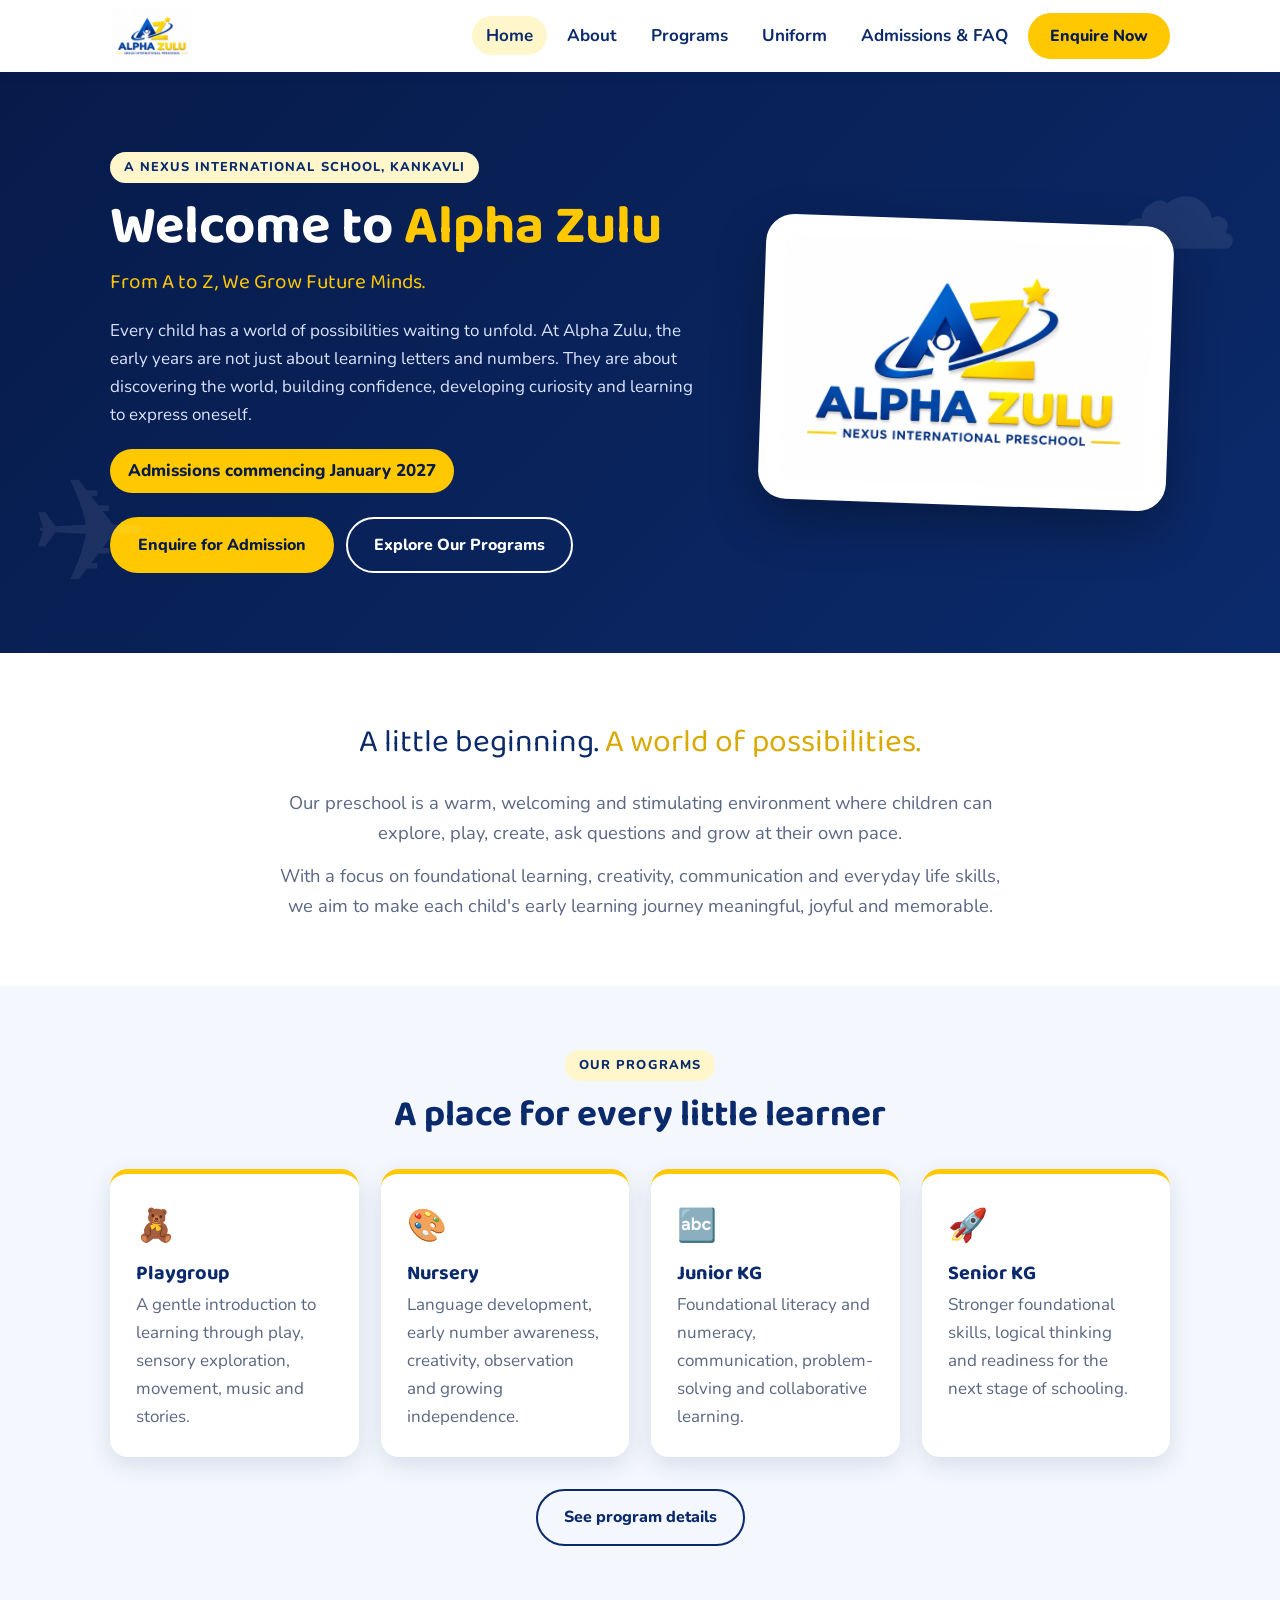
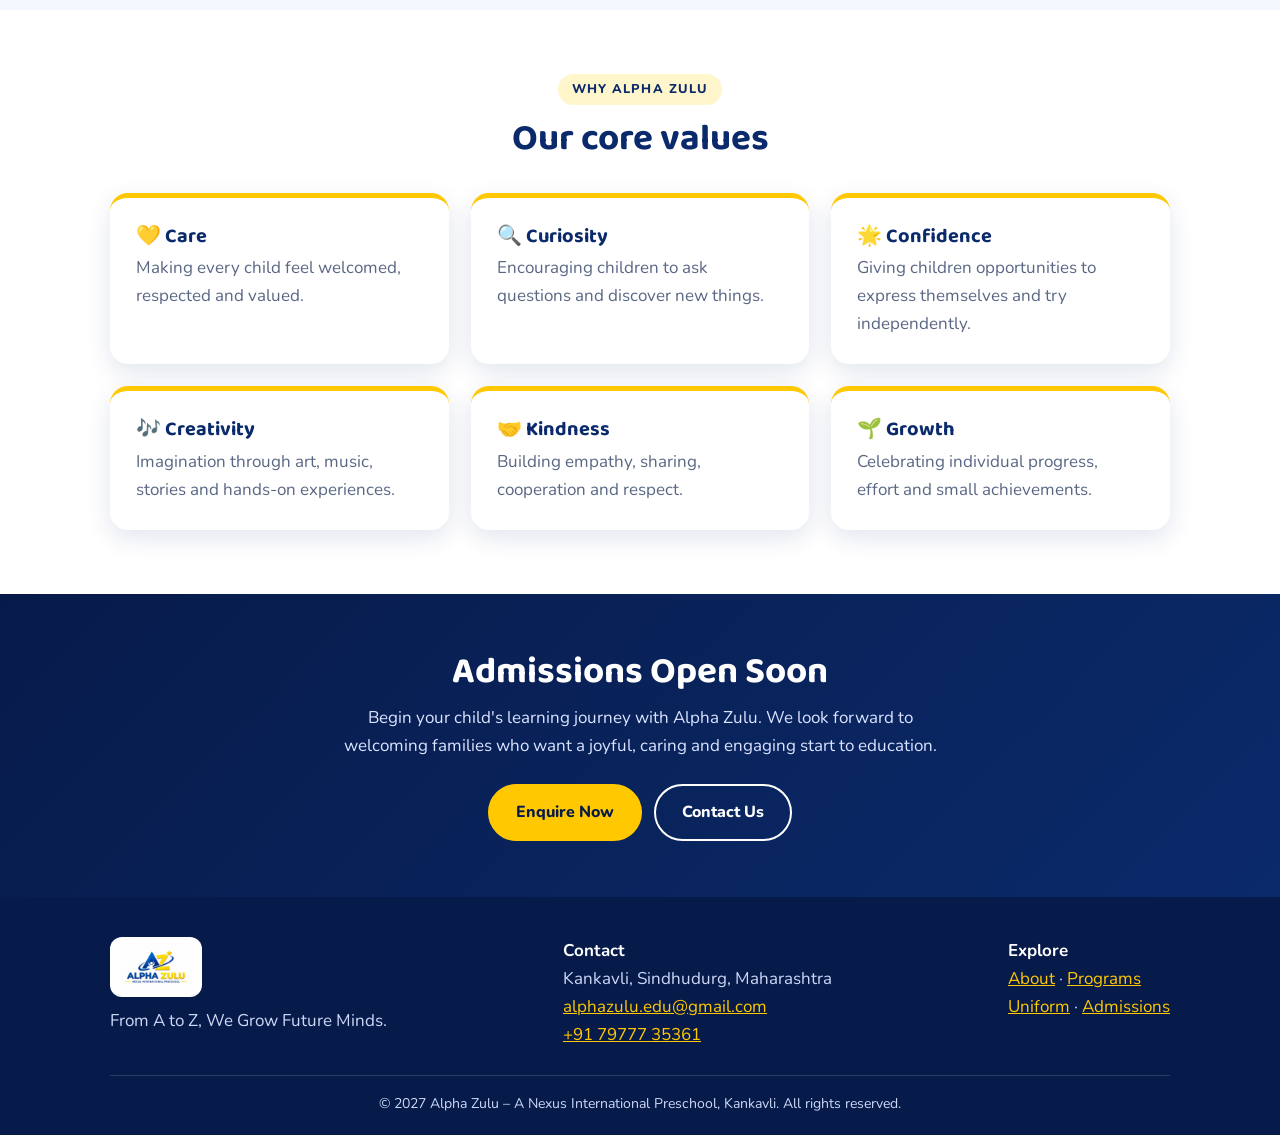
==== index.html @ 04980e69 "Add Alpha Zulu preschool website" ====
<!DOCTYPE html>
<html lang="en">
<head>
<meta charset="UTF-8">
<meta name="viewport" content="width=device-width,initial-scale=1">
<title>Alpha Zulu | A Nexus International Preschool, Kankavli</title>
<meta name="description" content="Alpha Zulu, a Nexus International Preschool in Kankavli, Sindhudurg. From A to Z, We Grow Future Minds. Admissions commencing January 2027.">
<link rel="icon" href="assets/logo.jpg">
<link href="https://fonts.googleapis.com/css2?family=Baloo+2:wght@600;700&family=Nunito:wght@400;600;700;800&display=swap" rel="stylesheet">
<link rel="stylesheet" href="style.css">
</head>
<body>
<header><div class="nav">
  <a href="index.html"><img src="assets/logo.jpg" alt="Alpha Zulu logo"></a>
  <button class="menu-btn" aria-label="Menu">☰</button>
  <ul>
    <li><a class="link active" href="index.html">Home</a></li>
    <li><a class="link" href="about.html">About</a></li>
    <li><a class="link" href="programs.html">Programs</a></li>
    <li><a class="link" href="uniform.html">Uniform</a></li>
    <li><a class="link" href="admissions.html">Admissions &amp; FAQ</a></li>
    <li><a class="btn primary" href="admissions.html#enquire" style="padding:8px 20px">Enquire Now</a></li>
  </ul>
</div></header>

<section class="hero">
  <div class="cloud" style="top:10px;right:40px">☁</div><div class="cloud" style="bottom:0;left:30px">✈</div>
  <div class="wrap hero-grid">
    <div>
      <span class="eyebrow">A Nexus International School, Kankavli</span>
      <h1>Welcome to <span>Alpha Zulu</span></h1>
      <p class="tag">From A to Z, We Grow Future Minds.</p>
      <p>Every child has a world of possibilities waiting to unfold. At Alpha Zulu, the early years are not just about learning letters and numbers. They are about discovering the world, building confidence, developing curiosity and learning to express oneself.</p>
      <span class="badge">Admissions commencing January 2027</span>
      <div class="btn-row">
        <a class="btn primary" href="admissions.html#enquire">Enquire for Admission</a>
        <a class="btn ghost" style="color:#fff;border-color:#fff" href="programs.html">Explore Our Programs</a>
      </div>
    </div>
    <div class="logo-card"><img src="assets/logo.jpg" alt="Alpha Zulu Nexus International Preschool logo"></div>
  </div>
</section>

<section>
  <div class="wrap center">
    <p class="quote">A little beginning. <span>A world of possibilities.</span></p>
    <p class="lead" style="margin-top:18px">Our preschool is a warm, welcoming and stimulating environment where children can explore, play, create, ask questions and grow at their own pace.</p>
    <p class="lead" style="margin-top:12px">With a focus on foundational learning, creativity, communication and everyday life skills, we aim to make each child's early learning journey meaningful, joyful and memorable.</p>
  </div>
</section>

<section class="alt">
  <div class="wrap">
    <div class="center"><span class="eyebrow">Our Programs</span><h2>A place for every little learner</h2></div>
    <div class="grid g4">
      <div class="card"><div class="icon">🧸</div><h3>Playgroup</h3><p>A gentle introduction to learning through play, sensory exploration, movement, music and stories.</p></div>
      <div class="card"><div class="icon">🎨</div><h3>Nursery</h3><p>Language development, early number awareness, creativity, observation and growing independence.</p></div>
      <div class="card"><div class="icon">🔤</div><h3>Junior KG</h3><p>Foundational literacy and numeracy, communication, problem-solving and collaborative learning.</p></div>
      <div class="card"><div class="icon">🚀</div><h3>Senior KG</h3><p>Stronger foundational skills, logical thinking and readiness for the next stage of schooling.</p></div>
    </div>
    <div class="center" style="margin-top:32px"><a class="btn ghost" href="programs.html">See program details</a></div>
  </div>
</section>

<section>
  <div class="wrap">
    <div class="center"><span class="eyebrow">Why Alpha Zulu</span><h2>Our core values</h2></div>
    <div class="grid g3">
      <div class="card"><h3>💛 Care</h3><p>Making every child feel welcomed, respected and valued.</p></div>
      <div class="card"><h3>🔍 Curiosity</h3><p>Encouraging children to ask questions and discover new things.</p></div>
      <div class="card"><h3>🌟 Confidence</h3><p>Giving children opportunities to express themselves and try independently.</p></div>
      <div class="card"><h3>🎶 Creativity</h3><p>Imagination through art, music, stories and hands-on experiences.</p></div>
      <div class="card"><h3>🤝 Kindness</h3><p>Building empathy, sharing, cooperation and respect.</p></div>
      <div class="card"><h3>🌱 Growth</h3><p>Celebrating individual progress, effort and small achievements.</p></div>
    </div>
  </div>
</section>

<section class="hero page-hero center">
  <div class="wrap">
    <h2>Admissions Open Soon</h2>
    <p style="margin:10px auto">Begin your child's learning journey with Alpha Zulu. We look forward to welcoming families who want a joyful, caring and engaging start to education.</p>
    <div class="btn-row" style="justify-content:center">
      <a class="btn primary" href="admissions.html#enquire">Enquire Now</a>
      <a class="btn ghost" style="color:#fff;border-color:#fff" href="admissions.html#contact">Contact Us</a>
    </div>
  </div>
</section>

<footer><div class="wrap">
  <div class="foot">
    <div><img class="logo" src="assets/logo.jpg" alt="Alpha Zulu"><p style="margin-top:10px">From A to Z, We Grow Future Minds.</p></div>
    <div><b style="color:#fff">Contact</b><br>Kankavli, Sindhudurg, Maharashtra<br><a href="mailto:alphazulu.edu@gmail.com">alphazulu.edu@gmail.com</a><br><a href="tel:+917977735361">+91 79777 35361</a></div>
    <div><b style="color:#fff">Explore</b><br><a href="about.html">About</a> · <a href="programs.html">Programs</a><br><a href="uniform.html">Uniform</a> · <a href="admissions.html">Admissions</a></div>
  </div>
  <p class="copy">© 2027 Alpha Zulu – A Nexus International Preschool, Kankavli. All rights reserved.</p>
</div></footer>
<script src="script.js"></script>
</body>
</html>
---- style.css ----
:root{
  --navy:#0b2a6b; --navy-dark:#071b4a; --yellow:#ffc800; --yellow-soft:#fff6cc;
  --white:#fff; --cloud:#f4f7fd; --text:#1d2740; --muted:#5a6784;
  --radius:18px; --shadow:0 8px 24px rgba(11,42,107,.12);
}
*{box-sizing:border-box;margin:0;padding:0}
html{scroll-behavior:smooth}
body{font-family:'Nunito',system-ui,-apple-system,Segoe UI,sans-serif;color:var(--text);background:#fff;line-height:1.65;font-size:17px}
h1,h2,h3{font-family:'Baloo 2','Nunito',sans-serif;color:var(--navy);line-height:1.2}
h1{font-size:clamp(2.1rem,5vw,3.4rem)} h2{font-size:clamp(1.7rem,3.5vw,2.3rem);margin-bottom:.6rem} h3{font-size:1.25rem;margin-bottom:.4rem}
img{max-width:100%;display:block}
a{color:var(--navy)}
.wrap{max-width:1100px;margin:0 auto;padding:0 20px}
section{padding:64px 0}
.alt{background:var(--cloud)}
.eyebrow{display:inline-block;background:var(--yellow-soft);color:var(--navy);font-weight:800;font-size:.8rem;letter-spacing:.08em;text-transform:uppercase;padding:5px 14px;border-radius:99px;margin-bottom:12px}
.center{text-align:center}
.lead{font-size:1.15rem;color:var(--muted);max-width:720px}
.center .lead{margin:0 auto}

/* header */
header{position:sticky;top:0;z-index:50;background:#fff;box-shadow:0 2px 12px rgba(11,42,107,.08)}
.nav{display:flex;align-items:center;justify-content:space-between;padding:8px 20px;max-width:1100px;margin:0 auto}
.nav img{height:56px;width:auto}
.nav ul{display:flex;gap:6px;list-style:none;align-items:center}
.nav a.link{text-decoration:none;font-weight:700;padding:8px 14px;border-radius:99px;color:var(--navy)}
.nav a.link:hover,.nav a.link.active{background:var(--yellow-soft)}
.menu-btn{display:none;background:none;border:0;font-size:1.8rem;color:var(--navy);cursor:pointer}

/* buttons */
.btn{display:inline-block;text-decoration:none;font-weight:800;padding:13px 26px;border-radius:99px;border:2px solid var(--navy);transition:.2s;cursor:pointer;font-size:1rem;font-family:inherit}
.btn.primary{background:var(--yellow);border-color:var(--yellow);color:var(--navy-dark)}
.btn.primary:hover{background:#ffd633;transform:translateY(-2px)}
.btn.ghost{background:transparent;color:var(--navy)}
.btn.ghost:hover{background:var(--navy);color:#fff}
.btn-row{display:flex;gap:12px;flex-wrap:wrap;margin-top:24px}

/* hero */
.hero{background:linear-gradient(135deg,var(--navy-dark),var(--navy));color:#fff;position:relative;overflow:hidden;padding:80px 0}
.hero h1,.hero h2{color:#fff}
.hero h1 span{color:var(--yellow)}
.hero .tag{color:var(--yellow);font-family:'Baloo 2',sans-serif;font-size:1.3rem;margin:6px 0 16px}
.hero p{max-width:600px;color:#dbe4ff}
.hero-grid{display:grid;grid-template-columns:1.2fr .8fr;gap:40px;align-items:center}
.logo-card{background:#fff;border-radius:28px;padding:20px;box-shadow:0 20px 50px rgba(0,0,0,.3);transform:rotate(2deg)}
.badge{display:inline-block;background:var(--yellow);color:var(--navy-dark);font-weight:800;padding:8px 18px;border-radius:99px;margin-top:20px}
.cloud{position:absolute;opacity:.08;font-size:9rem;user-select:none}
.page-hero{padding:56px 0}

/* cards */
.grid{display:grid;gap:22px;margin-top:32px}
.g2{grid-template-columns:repeat(2,1fr)} .g3{grid-template-columns:repeat(3,1fr)} .g4{grid-template-columns:repeat(4,1fr)}
.card{background:#fff;border-radius:var(--radius);padding:26px;box-shadow:var(--shadow);border-top:5px solid var(--yellow)}
.card .icon{font-size:2rem;margin-bottom:8px}
.card p{color:var(--muted)}
.card.navy{background:var(--navy);border-top-color:var(--yellow)} .card.navy h3{color:var(--yellow)} .card.navy p{color:#dbe4ff}
.prog .age{display:inline-block;font-size:.8rem;font-weight:800;background:var(--yellow-soft);padding:3px 12px;border-radius:99px;margin-bottom:10px}
.note{font-size:.92rem;color:var(--muted);margin-top:20px;font-style:italic}
.quote{font-family:'Baloo 2',sans-serif;font-size:clamp(1.4rem,3vw,2rem);color:var(--navy);text-align:center}
.quote span{color:#d9a900}

/* two col */
.two{display:grid;grid-template-columns:1fr 1fr;gap:44px;align-items:center}
.founder-photo{aspect-ratio:4/5;background:repeating-linear-gradient(45deg,#eaf0fb,#eaf0fb 12px,#f4f7fd 12px,#f4f7fd 24px);border:3px dashed var(--navy);border-radius:var(--radius);display:flex;align-items:center;justify-content:center;text-align:center;color:var(--navy);font-weight:700;padding:20px}
.founder-img{width:100%;max-width:300px;margin:0 auto;border-radius:var(--radius);box-shadow:var(--shadow);border:4px solid var(--yellow)}
.ph{background:var(--yellow-soft);padding:1px 8px;border-radius:6px}

/* uniform */
.uniform-img{border-radius:var(--radius);box-shadow:var(--shadow);cursor:zoom-in;width:100%}
.swatches{display:flex;gap:18px;flex-wrap:wrap;margin-top:18px}
.sw{display:flex;align-items:center;gap:10px;font-weight:700}
.sw i{width:34px;height:34px;border-radius:50%;border:2px solid #cfd8ee;display:inline-block}
.lightbox{position:fixed;inset:0;background:rgba(7,27,74,.92);display:none;align-items:center;justify-content:center;z-index:100;padding:20px;cursor:zoom-out;overflow:auto}
.lightbox.open{display:flex}
.lightbox img{max-height:95vh;border-radius:12px}

/* faq */
details{background:#fff;border-radius:14px;box-shadow:var(--shadow);padding:16px 22px;margin-bottom:14px}
summary{font-weight:800;color:var(--navy);cursor:pointer;font-size:1.05rem}
details p{margin-top:10px;color:var(--muted)}

/* form */
form{background:#fff;border-radius:var(--radius);padding:28px;box-shadow:var(--shadow);border-top:5px solid var(--yellow)}
label{display:block;font-weight:700;margin:14px 0 5px;color:var(--navy)}
input,select,textarea{width:100%;padding:12px 14px;border:2px solid #d5ddf0;border-radius:12px;font:inherit}
input:focus,select:focus,textarea:focus{outline:none;border-color:var(--navy)}
.info li{list-style:none;margin:12px 0}
.info b{color:var(--navy)}

/* footer */
footer{background:var(--navy-dark);color:#cdd8f7;padding:40px 0 20px}
footer a{color:var(--yellow)}
.foot{display:flex;justify-content:space-between;gap:30px;flex-wrap:wrap}
footer .logo{background:#fff;border-radius:12px;padding:6px 10px;height:60px;width:auto}
.copy{border-top:1px solid rgba(255,255,255,.15);margin-top:26px;padding-top:16px;font-size:.88rem;text-align:center}

@media(max-width:860px){
  .hero-grid,.two,.g2,.g3,.g4{grid-template-columns:1fr}
  .logo-card{transform:none;max-width:420px}
  .menu-btn{display:block}
  .nav ul{display:none;position:absolute;top:100%;left:0;right:0;background:#fff;flex-direction:column;padding:12px;box-shadow:0 8px 12px rgba(0,0,0,.1)}
  .nav ul.open{display:flex}
  section{padding:48px 0}
}
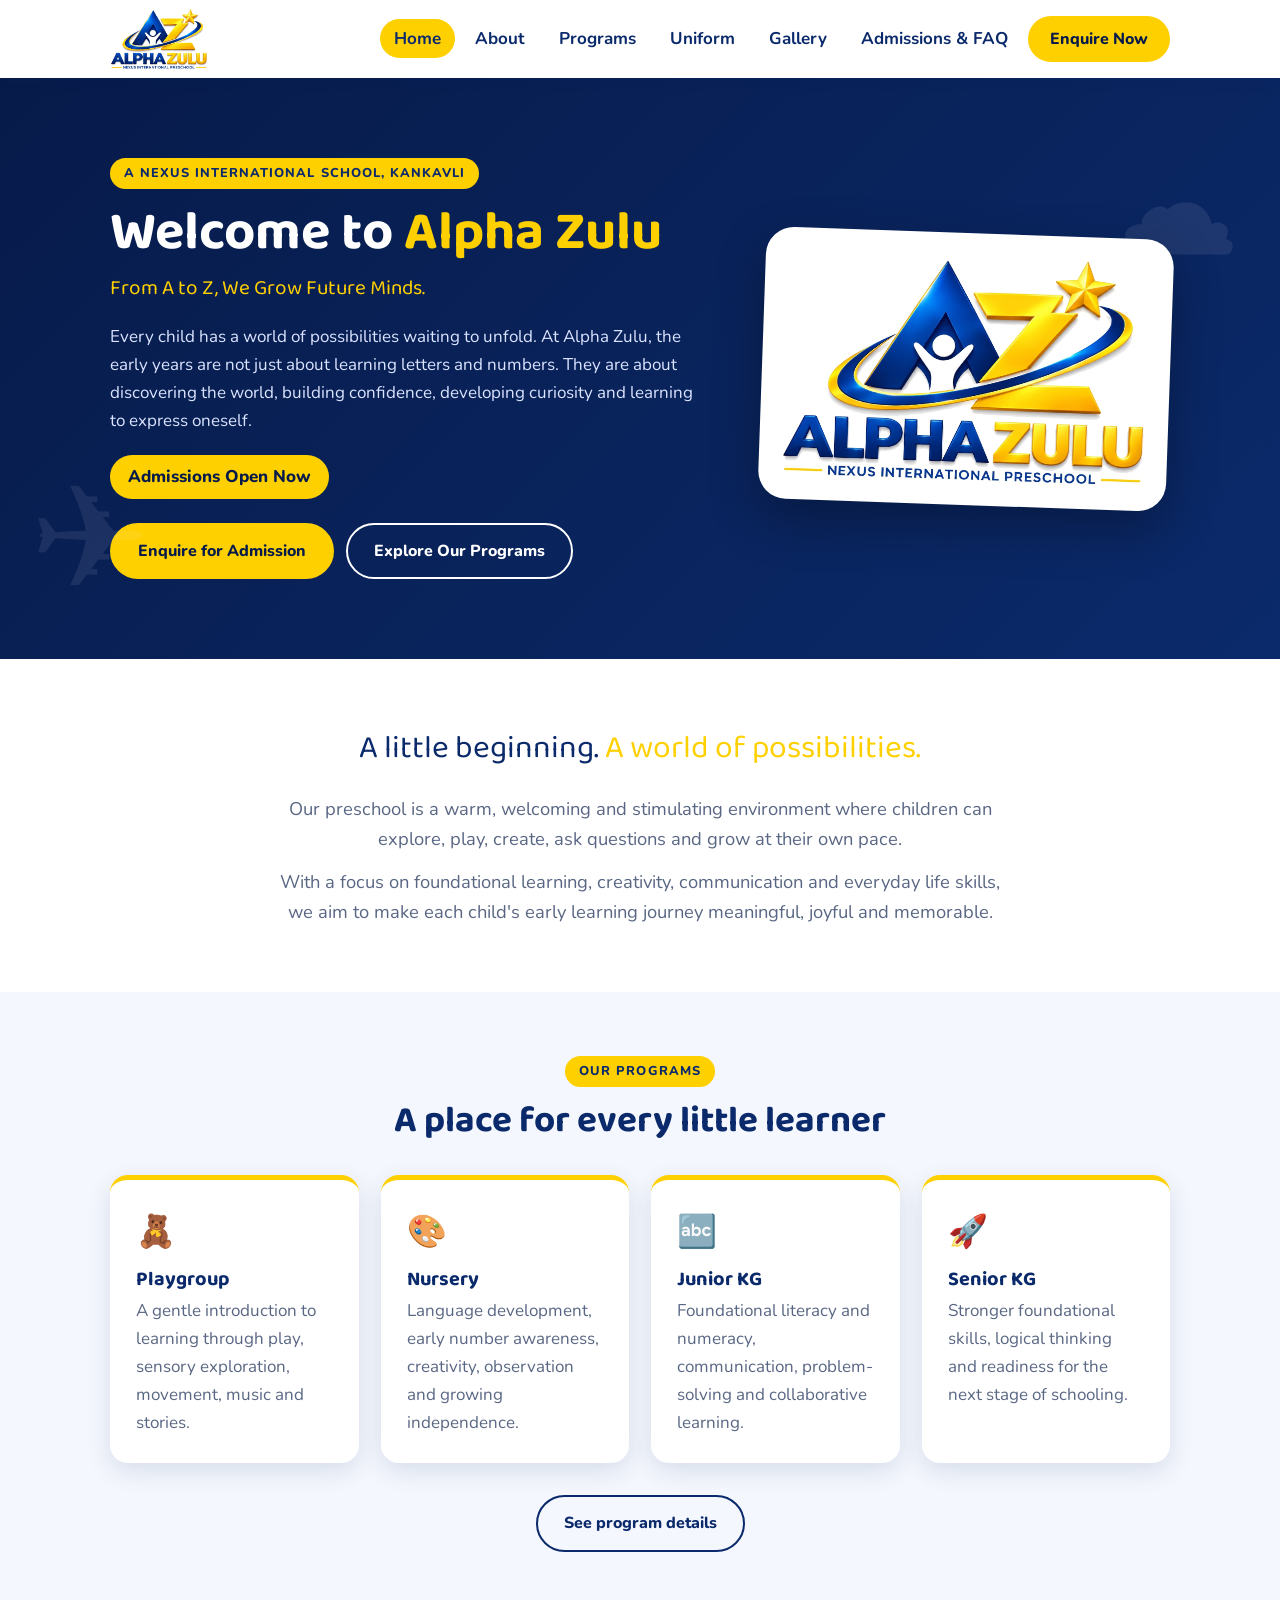
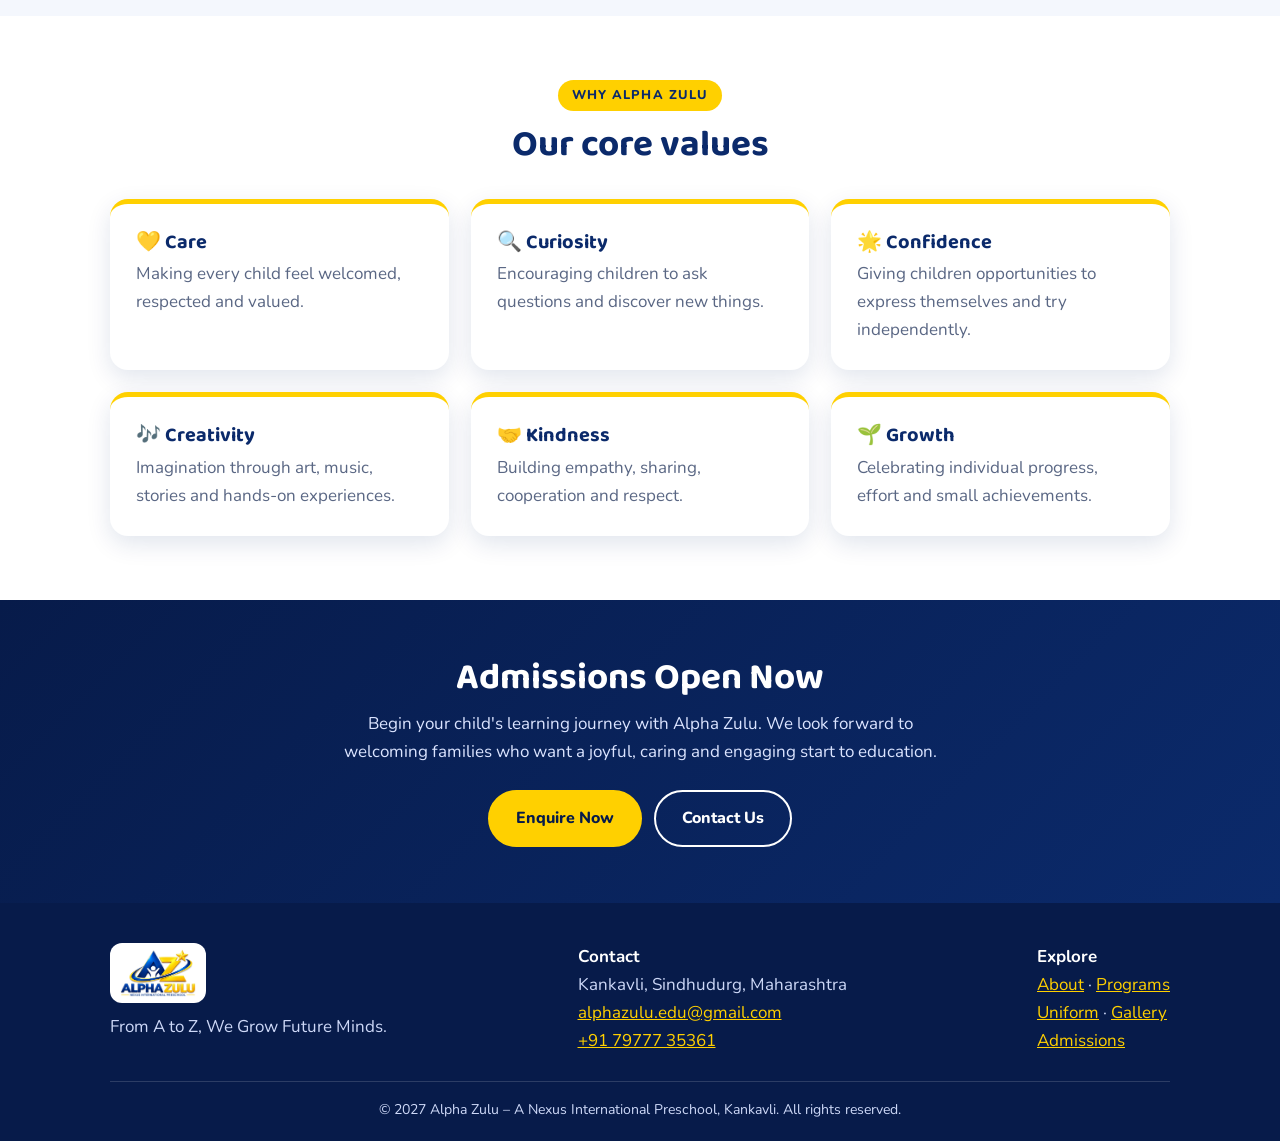
==== commit a4ec84ba: "New logo, brand yellow, admissions open now, add gallery page" ====
--- a/index.html
+++ b/index.html
@@ -4,7 +4,7 @@
 <meta charset="UTF-8">
 <meta name="viewport" content="width=device-width,initial-scale=1">
 <title>Alpha Zulu | A Nexus International Preschool, Kankavli</title>
-<meta name="description" content="Alpha Zulu, a Nexus International Preschool in Kankavli, Sindhudurg. From A to Z, We Grow Future Minds. Admissions commencing January 2027.">
+<meta name="description" content="Alpha Zulu, a Nexus International Preschool in Kankavli, Sindhudurg. From A to Z, We Grow Future Minds. Admissions are open now.">
 <link rel="icon" href="assets/logo.jpg">
 <link href="https://fonts.googleapis.com/css2?family=Baloo+2:wght@600;700&family=Nunito:wght@400;600;700;800&display=swap" rel="stylesheet">
 <link rel="stylesheet" href="style.css">
@@ -18,6 +18,7 @@
     <li><a class="link" href="about.html">About</a></li>
     <li><a class="link" href="programs.html">Programs</a></li>
     <li><a class="link" href="uniform.html">Uniform</a></li>
+    <li><a class="link" href="gallery.html">Gallery</a></li>
     <li><a class="link" href="admissions.html">Admissions &amp; FAQ</a></li>
     <li><a class="btn primary" href="admissions.html#enquire" style="padding:8px 20px">Enquire Now</a></li>
   </ul>
@@ -31,7 +32,7 @@
       <h1>Welcome to <span>Alpha Zulu</span></h1>
       <p class="tag">From A to Z, We Grow Future Minds.</p>
       <p>Every child has a world of possibilities waiting to unfold. At Alpha Zulu, the early years are not just about learning letters and numbers. They are about discovering the world, building confidence, developing curiosity and learning to express oneself.</p>
-      <span class="badge">Admissions commencing January 2027</span>
+      <span class="badge">Admissions Open Now</span>
       <div class="btn-row">
         <a class="btn primary" href="admissions.html#enquire">Enquire for Admission</a>
         <a class="btn ghost" style="color:#fff;border-color:#fff" href="programs.html">Explore Our Programs</a>
@@ -78,7 +79,7 @@
 
 <section class="hero page-hero center">
   <div class="wrap">
-    <h2>Admissions Open Soon</h2>
+    <h2>Admissions Open Now</h2>
     <p style="margin:10px auto">Begin your child's learning journey with Alpha Zulu. We look forward to welcoming families who want a joyful, caring and engaging start to education.</p>
     <div class="btn-row" style="justify-content:center">
       <a class="btn primary" href="admissions.html#enquire">Enquire Now</a>
@@ -91,7 +92,7 @@
   <div class="foot">
     <div><img class="logo" src="assets/logo.jpg" alt="Alpha Zulu"><p style="margin-top:10px">From A to Z, We Grow Future Minds.</p></div>
     <div><b style="color:#fff">Contact</b><br>Kankavli, Sindhudurg, Maharashtra<br><a href="mailto:alphazulu.edu@gmail.com">alphazulu.edu@gmail.com</a><br><a href="tel:+917977735361">+91 79777 35361</a></div>
-    <div><b style="color:#fff">Explore</b><br><a href="about.html">About</a> · <a href="programs.html">Programs</a><br><a href="uniform.html">Uniform</a> · <a href="admissions.html">Admissions</a></div>
+    <div><b style="color:#fff">Explore</b><br><a href="about.html">About</a> · <a href="programs.html">Programs</a><br><a href="uniform.html">Uniform</a> · <a href="gallery.html">Gallery</a><br><a href="admissions.html">Admissions</a></div>
   </div>
   <p class="copy">© 2027 Alpha Zulu – A Nexus International Preschool, Kankavli. All rights reserved.</p>
 </div></footer>
--- a/style.css
+++ b/style.css
@@ -1,5 +1,5 @@
 :root{
-  --navy:#0b2a6b; --navy-dark:#071b4a; --yellow:#ffc800; --yellow-soft:#fff6cc;
+  --navy:#0b2a6b; --navy-dark:#071b4a; --yellow:#ffd000; --yellow-soft:#ffd000;
   --white:#fff; --cloud:#f4f7fd; --text:#1d2740; --muted:#5a6784;
   --radius:18px; --shadow:0 8px 24px rgba(11,42,107,.12);
 }
@@ -21,7 +21,12 @@
 /* header */
 header{position:sticky;top:0;z-index:50;background:#fff;box-shadow:0 2px 12px rgba(11,42,107,.08)}
 .nav{display:flex;align-items:center;justify-content:space-between;padding:8px 20px;max-width:1100px;margin:0 auto}
-.nav img{height:56px;width:auto}
+.nav img{height:62px;width:auto}
+.gallery{columns:3 260px;column-gap:18px;margin-top:32px}
+.gallery figure{break-inside:avoid;margin-bottom:18px;background:#fff;border-radius:var(--radius);box-shadow:var(--shadow);overflow:hidden;cursor:zoom-in}
+.gallery img{width:100%;display:block}
+.gallery figcaption{padding:10px 14px;font-weight:700;color:var(--navy);font-size:.95rem}
+.empty{text-align:center;color:var(--muted);padding:40px 0}
 .nav ul{display:flex;gap:6px;list-style:none;align-items:center}
 .nav a.link{text-decoration:none;font-weight:700;padding:8px 14px;border-radius:99px;color:var(--navy)}
 .nav a.link:hover,.nav a.link.active{background:var(--yellow-soft)}
@@ -57,7 +62,7 @@
 .prog .age{display:inline-block;font-size:.8rem;font-weight:800;background:var(--yellow-soft);padding:3px 12px;border-radius:99px;margin-bottom:10px}
 .note{font-size:.92rem;color:var(--muted);margin-top:20px;font-style:italic}
 .quote{font-family:'Baloo 2',sans-serif;font-size:clamp(1.4rem,3vw,2rem);color:var(--navy);text-align:center}
-.quote span{color:#d9a900}
+.quote span{color:var(--yellow)}
 
 /* two col */
 .two{display:grid;grid-template-columns:1fr 1fr;gap:44px;align-items:center}
